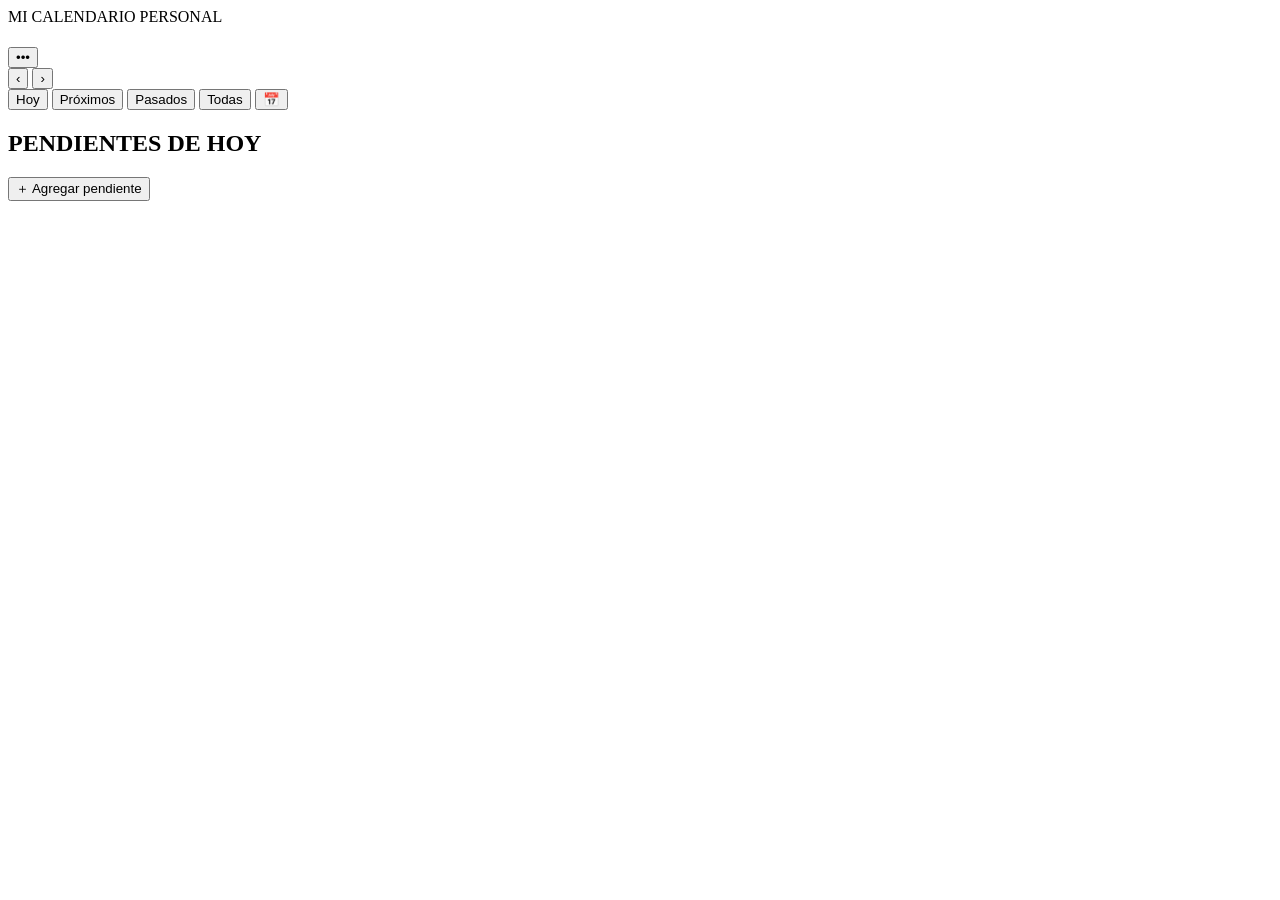
==== index[1].html @ d9617ca0 "Add files via upload" ====
<!doctype html>
<html lang="es">
<head>
<meta charset="UTF-8">
<meta name="viewport" content="width=device-width, initial-scale=1.0">
<title>Mi Calendario Personal</title>
<link rel="stylesheet" href="styles.css">
</head>
<body>
<main class="app">
  <header class="topbar">
    <div>
      <div class="eyebrow">MI CALENDARIO PERSONAL</div>
      <h1 id="currentDate"></h1>
      <p id="currentYear"></p>
    </div>
    <button class="ghost-btn" id="settingsBtn">•••</button>
  </header>

  <section class="navigation">
    <div class="day-buttons">
      <button id="prevDay" class="square-btn">‹</button>
      <button id="nextDay" class="square-btn">›</button>
    </div>
    <div class="filters">
      <button data-filter="today" class="filter active">Hoy</button>
      <button data-filter="future" class="filter">Próximos</button>
      <button data-filter="past" class="filter">Pasados</button>
      <button data-filter="all" class="filter">Todas</button>
      <button id="datePickerBtn" class="filter">📅</button>
    </div>
  </section>

  <section>
    <div class="section-title">
      <h2 id="sectionTitle">PENDIENTES DE HOY</h2>
      <span id="taskCount"></span>
    </div>
    <div id="taskList"></div>
  </section>
</main>

<button id="addBtn" class="add-btn">＋ Agregar pendiente</button>

<dialog id="taskDialog" class="dialog">
  <div class="dialog-head">
    <div>
      <div class="eyebrow">NUEVO PENDIENTE</div>
      <h2>Agregar pendiente</h2>
    </div>
    <button class="close-btn" id="closeDialog">×</button>
  </div>
  <form id="taskForm">
    <label>¿Qué tienes que hacer?
      <input id="title" required placeholder="Ej. Enviar constancia">
    </label>

    <label>Fecha
      <div class="calendar-picker" id="calendarPicker"></div>
      <input id="taskDate" type="hidden" required>
    </label>

    <label>Hora
      <input id="taskTime" type="time" required>
    </label>

    <label>Repetición
      <select id="repeat">
        <option value="once">Una vez</option>
        <option value="daily">Todos los días</option>
        <option value="weekdays">Lunes a viernes</option>
        <option value="weekly">Cada semana</option>
      </select>
    </label>

    <label>Aviso
      <select id="reminder">
        <option value="10">10 minutos antes + a la hora</option>
        <option value="5">5 minutos antes + a la hora</option>
        <option value="15">15 minutos antes + a la hora</option>
        <option value="30">30 minutos antes + a la hora</option>
        <option value="0">Solo a la hora</option>
        <option value="none">Sin aviso</option>
      </select>
    </label>

    <button class="primary-btn" type="submit">Guardar pendiente</button>
  </form>
</dialog>

<dialog id="taskDetailDialog" class="dialog">
  <div id="detailContent"></div>
</dialog>

<script src="app.js"></script>
</body>
</html>
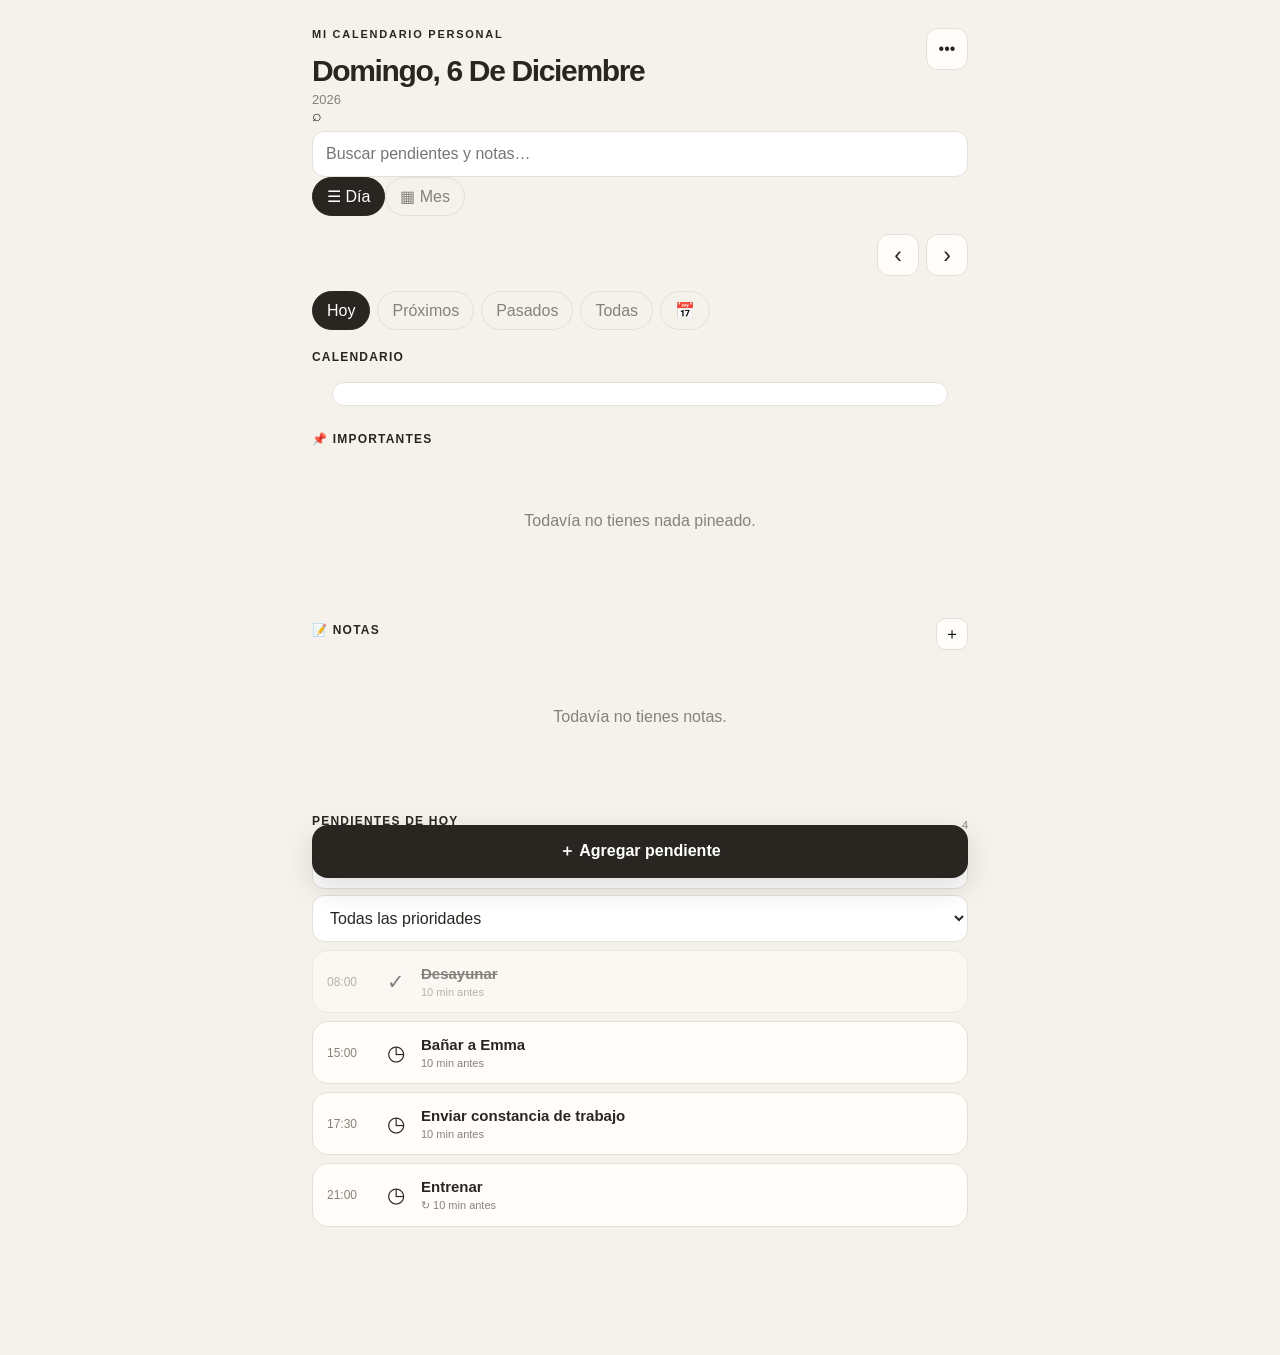
==== commit 8b13c20a: "Add files via upload" ====
--- a/index[1].html
+++ b/index[1].html
@@ -1,97 +1,27 @@
 <!doctype html>
 <html lang="es">
 <head>
-<meta charset="UTF-8">
-<meta name="viewport" content="width=device-width, initial-scale=1.0">
-<title>Mi Calendario Personal</title>
+<meta charset="UTF-8"><meta name="viewport" content="width=device-width, initial-scale=1.0">
+<meta name="theme-color" content="#292622"><title>Mi Calendario Personal</title>
 <link rel="stylesheet" href="styles.css">
 </head>
 <body>
 <main class="app">
-  <header class="topbar">
-    <div>
-      <div class="eyebrow">MI CALENDARIO PERSONAL</div>
-      <h1 id="currentDate"></h1>
-      <p id="currentYear"></p>
-    </div>
-    <button class="ghost-btn" id="settingsBtn">•••</button>
-  </header>
-
-  <section class="navigation">
-    <div class="day-buttons">
-      <button id="prevDay" class="square-btn">‹</button>
-      <button id="nextDay" class="square-btn">›</button>
-    </div>
-    <div class="filters">
-      <button data-filter="today" class="filter active">Hoy</button>
-      <button data-filter="future" class="filter">Próximos</button>
-      <button data-filter="past" class="filter">Pasados</button>
-      <button data-filter="all" class="filter">Todas</button>
-      <button id="datePickerBtn" class="filter">📅</button>
-    </div>
-  </section>
-
-  <section>
-    <div class="section-title">
-      <h2 id="sectionTitle">PENDIENTES DE HOY</h2>
-      <span id="taskCount"></span>
-    </div>
-    <div id="taskList"></div>
-  </section>
+<header class="topbar"><div><div class="eyebrow">MI CALENDARIO PERSONAL</div><h1 id="currentDate"></h1><p id="currentYear"></p></div><button class="ghost-btn" id="settingsBtn" type="button">•••</button></header>
+<section class="toolbar"><div class="search-wrap"><span>⌕</span><input id="searchInput" type="search" placeholder="Buscar pendientes y notas…"></div><button class="filter view-btn active" id="dayViewBtn" type="button">☰ Día</button><button class="filter view-btn" id="monthViewBtn" type="button">▦ Mes</button></section>
+<section class="navigation"><div class="day-buttons"><button id="prevDay" class="square-btn" type="button">‹</button><button id="nextDay" class="square-btn" type="button">›</button></div><div class="filters"><button data-filter="today" class="filter active" type="button">Hoy</button><button data-filter="future" class="filter" type="button">Próximos</button><button data-filter="past" class="filter" type="button">Pasados</button><button data-filter="all" class="filter" type="button">Todas</button><button id="datePickerBtn" class="filter" type="button">📅</button></div></section>
+<section id="monthSection" class="month-section hidden"><div class="section-title"><h2 id="monthTitle">CALENDARIO</h2><span id="monthTaskCount"></span></div><div class="calendar-picker month-calendar" id="monthCalendar"></div></section>
+<section class="notes-section"><div class="section-title"><h2>📌 IMPORTANTES</h2></div><div id="priorityList"></div></section>
+<section class="notes-section"><div class="section-title"><h2>📝 NOTAS</h2><button class="mini-add" id="addNoteBtn" type="button">＋</button></div><div id="notesList"></div></section>
+<section id="daySection"><div class="section-title"><h2 id="sectionTitle">PENDIENTES DE HOY</h2><span id="taskCount"></span></div><div class="category-filter-row"><select id="categoryFilter" class="compact-select"><option value="all">Todas las categorías</option></select><select id="priorityFilter" class="compact-select"><option value="all">Todas las prioridades</option><option value="high">Alta</option><option value="medium">Media</option><option value="low">Baja</option></select></div><div id="taskList"></div></section>
 </main>
-
-<button id="addBtn" class="add-btn">＋ Agregar pendiente</button>
-
-<dialog id="taskDialog" class="dialog">
-  <div class="dialog-head">
-    <div>
-      <div class="eyebrow">NUEVO PENDIENTE</div>
-      <h2>Agregar pendiente</h2>
-    </div>
-    <button class="close-btn" id="closeDialog">×</button>
-  </div>
-  <form id="taskForm">
-    <label>¿Qué tienes que hacer?
-      <input id="title" required placeholder="Ej. Enviar constancia">
-    </label>
-
-    <label>Fecha
-      <div class="calendar-picker" id="calendarPicker"></div>
-      <input id="taskDate" type="hidden" required>
-    </label>
-
-    <label>Hora
-      <input id="taskTime" type="time" required>
-    </label>
-
-    <label>Repetición
-      <select id="repeat">
-        <option value="once">Una vez</option>
-        <option value="daily">Todos los días</option>
-        <option value="weekdays">Lunes a viernes</option>
-        <option value="weekly">Cada semana</option>
-      </select>
-    </label>
-
-    <label>Aviso
-      <select id="reminder">
-        <option value="10">10 minutos antes + a la hora</option>
-        <option value="5">5 minutos antes + a la hora</option>
-        <option value="15">15 minutos antes + a la hora</option>
-        <option value="30">30 minutos antes + a la hora</option>
-        <option value="0">Solo a la hora</option>
-        <option value="none">Sin aviso</option>
-      </select>
-    </label>
-
-    <button class="primary-btn" type="submit">Guardar pendiente</button>
-  </form>
-</dialog>
-
-<dialog id="taskDetailDialog" class="dialog">
-  <div id="detailContent"></div>
-</dialog>
-
-<script src="app.js"></script>
-</body>
-</html>
+<button id="addBtn" class="add-btn" type="button">＋ Agregar pendiente</button>
+<dialog id="taskDialog" class="dialog"><div class="dialog-head"><div><div class="eyebrow">PENDIENTE</div><h2 id="taskDialogTitle">Agregar pendiente</h2></div><button class="close-btn" id="closeDialog" type="button">×</button></div><form id="taskForm"><label>¿Qué tienes que hacer?<input id="title" required placeholder="Ej. Enviar constancia"></label><label>Fecha<div class="calendar-picker" id="calendarPicker"></div><input id="taskDate" type="hidden" required></label><label>Hora<input id="taskTime" type="time" required></label><div class="form-grid"><label>Repetición<select id="repeat"><option value="once">Una vez</option><option value="daily">Todos los días</option><option value="weekdays">Lunes a viernes</option><option value="weekly">Cada semana</option></select></label><label>Prioridad<select id="taskPriority"><option value="low">Baja</option><option value="medium" selected>Media</option><option value="high">Alta</option></select></label></div><label>Categoría<input id="taskCategory" list="categoryOptions" placeholder="Ej. Trabajo, personal, estudio"><datalist id="categoryOptions"></datalist></label><label>Aviso<select id="reminder"><option value="10">10 minutos antes + a la hora</option><option value="5">5 minutos antes + a la hora</option><option value="15">15 minutos antes + a la hora</option><option value="30">30 minutos antes + a la hora</option><option value="0">Solo a la hora</option><option value="none">Sin aviso</option></select></label><label class="check-label"><input id="taskPinned" type="checkbox">📌 Marcar como prioridad</label><button class="primary-btn" type="submit">Guardar pendiente</button></form></dialog>
+<dialog id="taskDetailDialog" class="dialog"><div id="detailContent"></div></dialog>
+<dialog id="noteDialog" class="dialog"><div class="dialog-head"><div><div class="eyebrow">NOTAS</div><h2 id="noteDialogTitle">Nueva nota</h2></div><button class="close-btn" id="closeNoteDialog" type="button">×</button></div><form id="noteForm"><label>Título<input id="noteTitle" required placeholder="Ej. Link importante"></label><label>Nota<textarea id="noteText" rows="5" placeholder="Escribe algo que quieras guardar…"></textarea></label><label>Link (opcional)<input id="noteLink" type="url" placeholder="https://..."></label><label>Categoría<input id="noteCategory" list="categoryOptions" placeholder="Ej. Ideas"></label><label class="check-label"><input id="notePinned" type="checkbox">📌 Marcar como prioridad</label><button class="primary-btn" type="submit">Guardar nota</button></form></dialog>
+<dialog id="noteDetailDialog" class="dialog"><div id="noteDetailContent"></div></dialog>
+<dialog id="calendarDialog" class="dialog"><div class="dialog-head"><div><div class="eyebrow">CALENDARIO</div><h2>Elegir fecha</h2></div><button class="close-btn" id="closeCalendarDialog" type="button">×</button></div><div class="calendar-picker browse-calendar" id="browseCalendar"></div></dialog>
+<dialog id="settingsDialog" class="dialog"><div class="dialog-head"><div><div class="eyebrow">CONFIGURACIÓN</div><h2>Mi calendario</h2></div><button class="close-btn" id="closeSettings" type="button">×</button></div><div class="settings-body"><button class="settings-card" id="notificationBtn" type="button"><span class="settings-icon">🔔</span><span><b id="notificationTitle">Activar notificaciones</b><small id="notificationStatus">Avisos del navegador para tus pendientes.</small></span></button><button class="settings-card" id="statsBtn" type="button"><span class="settings-icon">📊</span><span><b>Ver resumen</b><small>Completados, pendientes y prioridades.</small></span></button><button class="settings-card" id="clearCompletedBtn" type="button"><span class="settings-icon">🧹</span><span><b>Limpiar completados</b><small>Elimina pendientes de una sola vez ya realizados.</small></span></button><p class="settings-note">Tus datos se guardan localmente en este navegador. Otra persona que abra la misma página en otro navegador tendrá su propio calendario.</p></div></dialog>
+<dialog id="statsDialog" class="dialog"><div class="dialog-head"><div><div class="eyebrow">RESUMEN</div><h2>Tu calendario</h2></div><button class="close-btn" id="closeStats" type="button">×</button></div><div id="statsContent" class="stats-grid"></div></dialog>
+<script src="app.js"></script><script>if('serviceWorker' in navigator&&location.protocol==='https:'){navigator.serviceWorker.register('./sw.js').catch(()=>{});}</script>
+</body></html>
--- a/styles.css
+++ b/styles.css
@@ -0,0 +1,4 @@
+:root{--bg:#f5f2ec;--card:#fffdfa;--ink:#292622;--muted:#878178;--line:#e4dfd7;--soft:#eeebe4;--accent:#b49a72}
+*{box-sizing:border-box}html,body{margin:0;min-height:100%}body{background:var(--bg);color:var(--ink);font-family:-apple-system,BlinkMacSystemFont,"Segoe UI",sans-serif}button,input,select,textarea{font:inherit}button{cursor:pointer}.app{max-width:700px;margin:auto;padding:28px 22px 120px}.topbar{display:flex;justify-content:space-between;gap:20px;align-items:flex-start}.eyebrow{font-size:11px;font-weight:800;letter-spacing:.16em}h1{margin:14px 0 0;font-size:30px;letter-spacing:-.045em;text-transform:capitalize}#currentYear{margin:4px 0 0;color:var(--muted);font-size:13px}.ghost-btn,.square-btn,.close-btn{border:1px solid var(--line);background:var(--card);color:var(--ink);border-radius:12px;width:42px;height:42px}.navigation{margin-top:18px}.day-buttons{display:flex;gap:7px;justify-content:flex-end}.square-btn{font-size:23px}.filters{display:flex;gap:7px;overflow-x:auto;padding:15px 0 20px}.filter{border:1px solid var(--line);background:transparent;color:var(--muted);padding:9px 14px;border-radius:999px;white-space:nowrap}.filter.active{background:var(--ink);color:white;border-color:var(--ink)}.section-title{display:flex;justify-content:space-between;align-items:center}.section-title h2{font-size:12px;letter-spacing:.1em;margin:0 0 8px}.section-title span{color:var(--muted);font-size:11px}.task{display:flex;align-items:center;gap:12px;background:var(--card);border:1px solid var(--line);border-radius:16px;padding:14px;margin:8px 0}.task-time{width:44px;color:var(--muted);font-size:12px}.task-state{width:26px;text-align:center;font-size:21px}.task-body{min-width:0;flex:1}.task-title{font-weight:650;font-size:15px;white-space:nowrap;overflow:hidden;text-overflow:ellipsis}.task-meta{margin-top:4px;color:var(--muted);font-size:11px}.task.done{opacity:.55}.task.done .task-title{text-decoration:line-through}.task.notdone{opacity:.68}.pinned-task{border-left:3px solid var(--accent)}.pin-mini{font-size:12px;margin-right:5px}.empty{color:var(--muted);text-align:center;padding:55px 20px;line-height:1.5}.add-btn{position:fixed;z-index:5;left:50%;transform:translateX(-50%);bottom:22px;width:min(656px,calc(100% - 44px));border:0;border-radius:16px;background:var(--ink);color:white;padding:16px;font-weight:750;box-shadow:0 10px 30px #0002}.dialog{width:min(560px,calc(100% - 30px));max-height:88vh;overflow:auto;border:0;border-radius:22px;padding:0;background:var(--card);color:var(--ink);box-shadow:0 25px 80px #0004}.dialog::backdrop{background:#0007}.dialog-head{padding:20px 20px 4px;display:flex;justify-content:space-between;gap:15px}.dialog h2{margin:7px 0 0;font-size:22px}form{padding:10px 20px 22px}label{display:block;color:var(--muted);font-size:12px;margin:13px 0}input,select,textarea{width:100%;margin-top:6px;padding:13px;border:1px solid var(--line);border-radius:12px;background:white;color:var(--ink);outline:none;resize:vertical}.primary-btn{width:100%;border:0;border-radius:13px;background:var(--ink);color:white;padding:14px;margin-top:8px;font-weight:750}.detail-actions{display:grid;grid-template-columns:repeat(3,1fr);gap:8px;padding:14px 20px 8px}.action-btn{border:1px solid var(--line);background:white;border-radius:13px;padding:12px 5px}.action-btn b{display:block;font-size:21px;margin-bottom:3px}.quick-actions{display:grid;grid-template-columns:1fr 1fr;gap:8px;padding:8px 20px 22px}.detail-date{padding:0 20px;color:var(--muted);font-size:12px}.calendar-picker{margin:10px 20px;border:1px solid var(--line);border-radius:14px;background:white;padding:11px}.dialog form .calendar-picker{margin:6px 0}.calendar-head{display:flex;justify-content:space-between;align-items:center;margin-bottom:8px}.calendar-head strong{font-size:13px;text-transform:capitalize}.calendar-nav{display:flex;gap:4px}.calendar-nav button{border:1px solid var(--line);background:var(--soft);border-radius:8px;width:30px;height:30px}.calendar-week,.calendar-grid{display:grid;grid-template-columns:repeat(7,1fr);gap:3px;text-align:center}.calendar-week span{color:var(--muted);font-size:9px;padding:4px 0}.calendar-day{border:0;background:transparent;border-radius:8px;height:34px;font-size:12px}.calendar-day.muted{color:#c0bbb3}.calendar-day.today{border:1px solid var(--line)}.calendar-day.selected{background:var(--ink);color:white}.browse-calendar{margin:15px 20px 20px}.notes-section{margin:26px 0 30px}.mini-add{border:1px solid var(--line);background:var(--card);border-radius:10px;width:32px;height:32px}.note-card{background:var(--card);border:1px solid var(--line);border-radius:16px;padding:14px;margin:8px 0}.note-card.pinned-note{border-left:3px solid var(--accent)}.note-head{display:flex;align-items:center;gap:8px}.note-head strong{flex:1;font-size:14px}.note-more{border:0;background:transparent;color:var(--muted);padding:2px 5px}.note-text,.note-detail{white-space:pre-wrap;color:#5f5a53;font-size:13px;line-height:1.5;margin-top:8px}.link-btn{display:inline-block;margin-top:10px;padding:9px 12px;border:1px solid var(--line);border-radius:10px;color:var(--ink);background:var(--soft);text-decoration:none;font-size:12px}.link-btn.wide{margin:0 20px}.attached-box{border-top:1px solid var(--line);margin-top:4px;padding:16px 20px 20px}.attached-title{font-size:12px;font-weight:750}.attached-text{font-size:13px;color:var(--muted);white-space:pre-wrap;margin-top:6px}.secondary-btn{margin-top:10px;border:1px solid var(--line);background:white;border-radius:10px;padding:9px 12px;font-size:12px}.check-label{display:flex;align-items:center;gap:8px;color:var(--ink)}.check-label input{width:auto;margin:0}.notes-empty{padding:30px 20px}
+@media(max-width:520px){.app{padding:22px 18px 110px}h1{font-size:26px}.detail-actions{grid-template-columns:repeat(3,1fr)} }
+.priority-card{display:flex;align-items:center;gap:12px;background:var(--card);border:1px solid var(--line);border-left:3px solid var(--accent);border-radius:16px;padding:13px 14px;margin:8px 0;cursor:pointer}.priority-card strong{font-size:14px}.priority-meta{font-size:11px;color:var(--muted);margin-top:3px;white-space:nowrap;overflow:hidden;text-overflow:ellipsis;max-width:520px}
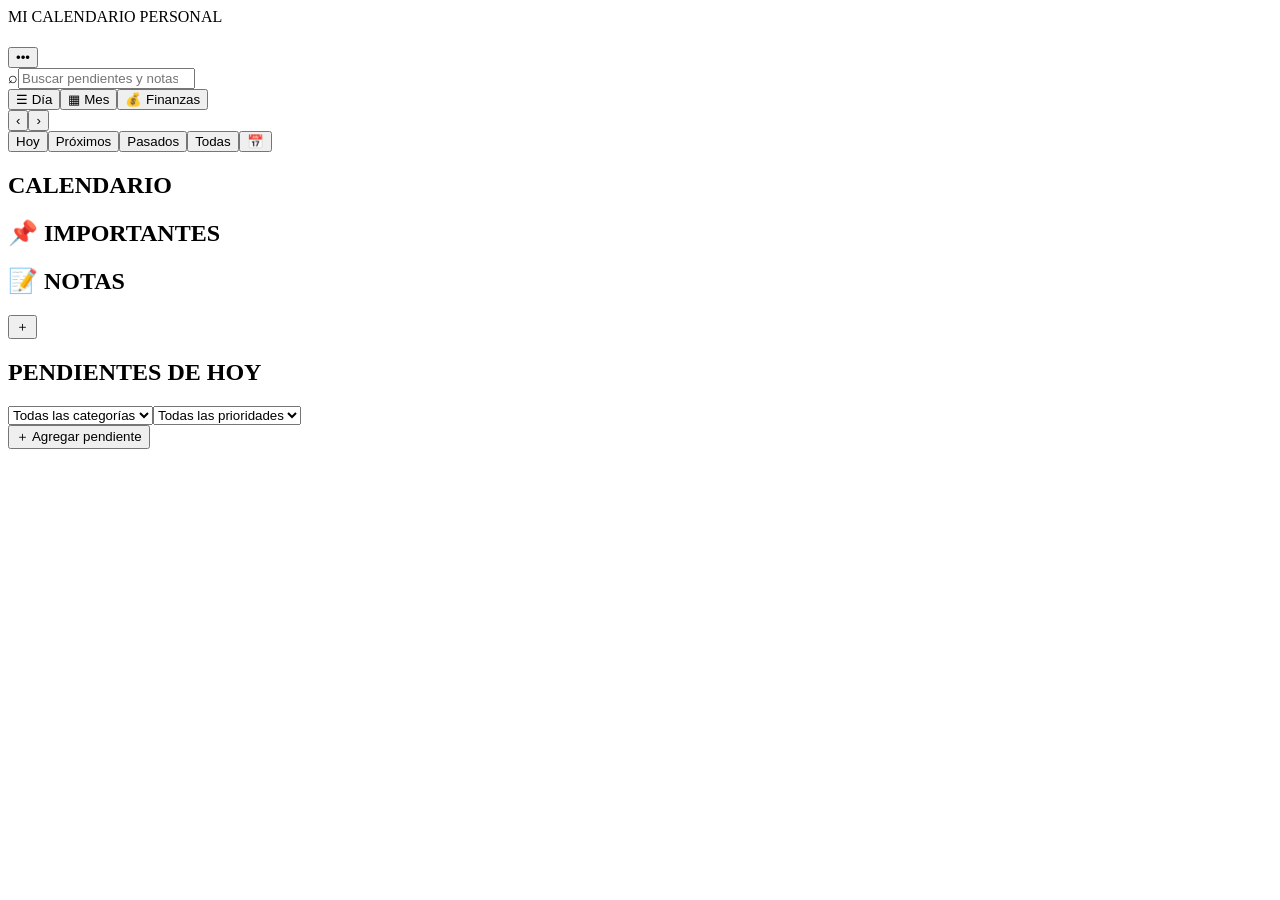
==== commit 80425c7a: "Add files via upload" ====
--- a/index[1].html
+++ b/index[1].html
@@ -8,7 +8,7 @@
 <body>
 <main class="app">
 <header class="topbar"><div><div class="eyebrow">MI CALENDARIO PERSONAL</div><h1 id="currentDate"></h1><p id="currentYear"></p></div><button class="ghost-btn" id="settingsBtn" type="button">•••</button></header>
-<section class="toolbar"><div class="search-wrap"><span>⌕</span><input id="searchInput" type="search" placeholder="Buscar pendientes y notas…"></div><button class="filter view-btn active" id="dayViewBtn" type="button">☰ Día</button><button class="filter view-btn" id="monthViewBtn" type="button">▦ Mes</button></section>
+<section class="toolbar"><div class="search-wrap"><span>⌕</span><input id="searchInput" type="search" placeholder="Buscar pendientes y notas…"></div><button class="filter view-btn active" id="dayViewBtn" type="button">☰ Día</button><button class="filter view-btn" id="monthViewBtn" type="button">▦ Mes</button><button class="filter finance-btn" id="financeBtn" type="button">💰 Finanzas</button></section>
 <section class="navigation"><div class="day-buttons"><button id="prevDay" class="square-btn" type="button">‹</button><button id="nextDay" class="square-btn" type="button">›</button></div><div class="filters"><button data-filter="today" class="filter active" type="button">Hoy</button><button data-filter="future" class="filter" type="button">Próximos</button><button data-filter="past" class="filter" type="button">Pasados</button><button data-filter="all" class="filter" type="button">Todas</button><button id="datePickerBtn" class="filter" type="button">📅</button></div></section>
 <section id="monthSection" class="month-section hidden"><div class="section-title"><h2 id="monthTitle">CALENDARIO</h2><span id="monthTaskCount"></span></div><div class="calendar-picker month-calendar" id="monthCalendar"></div></section>
 <section class="notes-section"><div class="section-title"><h2>📌 IMPORTANTES</h2></div><div id="priorityList"></div></section>
@@ -23,5 +23,43 @@
 <dialog id="calendarDialog" class="dialog"><div class="dialog-head"><div><div class="eyebrow">CALENDARIO</div><h2>Elegir fecha</h2></div><button class="close-btn" id="closeCalendarDialog" type="button">×</button></div><div class="calendar-picker browse-calendar" id="browseCalendar"></div></dialog>
 <dialog id="settingsDialog" class="dialog"><div class="dialog-head"><div><div class="eyebrow">CONFIGURACIÓN</div><h2>Mi calendario</h2></div><button class="close-btn" id="closeSettings" type="button">×</button></div><div class="settings-body"><button class="settings-card" id="notificationBtn" type="button"><span class="settings-icon">🔔</span><span><b id="notificationTitle">Activar notificaciones</b><small id="notificationStatus">Avisos del navegador para tus pendientes.</small></span></button><button class="settings-card" id="statsBtn" type="button"><span class="settings-icon">📊</span><span><b>Ver resumen</b><small>Completados, pendientes y prioridades.</small></span></button><button class="settings-card" id="clearCompletedBtn" type="button"><span class="settings-icon">🧹</span><span><b>Limpiar completados</b><small>Elimina pendientes de una sola vez ya realizados.</small></span></button><p class="settings-note">Tus datos se guardan localmente en este navegador. Otra persona que abra la misma página en otro navegador tendrá su propio calendario.</p></div></dialog>
 <dialog id="statsDialog" class="dialog"><div class="dialog-head"><div><div class="eyebrow">RESUMEN</div><h2>Tu calendario</h2></div><button class="close-btn" id="closeStats" type="button">×</button></div><div id="statsContent" class="stats-grid"></div></dialog>
+
+<dialog id="financeDialog" class="dialog finance-dialog">
+  <div class="dialog-head">
+    <div><div class="eyebrow">MI DINERO</div><h2>Finanzas</h2></div>
+    <button class="close-btn" id="closeFinance" type="button">×</button>
+  </div>
+  <div class="finance-body">
+    <div class="finance-monthbar"><button class="square-btn" id="financePrev" type="button">‹</button><strong id="financeMonth"></strong><button class="square-btn" id="financeNext" type="button">›</button></div>
+    <div class="money-hero"><span>Disponible este mes</span><strong id="financeBalance">S/ 0.00</strong><small id="financeBalanceMeta">Ingresos menos gastos</small></div>
+    <div class="finance-stats"><div><span>Ingresos</span><strong id="financeIncome">S/ 0.00</strong></div><div><span>Gastos</span><strong id="financeExpense">S/ 0.00</strong></div><div><span>Ahorro</span><strong id="financeSavings">0%</strong></div></div>
+    <div class="finance-actions"><button class="primary-btn" id="addExpenseBtn" type="button">＋ Registrar gasto</button><button class="secondary-btn" id="addIncomeBtn" type="button">＋ Registrar ingreso</button></div>
+    <section class="finance-card"><div class="finance-card-head"><h3>Gastos por categoría</h3><span id="financeTopCategory"></span></div><div id="financeCategories"></div></section>
+    <section class="finance-card"><div class="finance-card-head"><h3>Metas de ahorro</h3><button class="mini-add" id="addGoalBtn" type="button">＋</button></div><div id="financeGoals"></div></section>
+    <section class="finance-card ai-card"><div class="finance-card-head"><h3>✨ Consejos inteligentes</h3></div><div id="financeAdvice"></div><small class="ai-note">Consejos automáticos basados en tus propios datos. Más adelante podemos conectarlos a una IA real.</small></section>
+    <section class="finance-card"><div class="finance-card-head"><h3>Últimos movimientos</h3></div><div id="financeTransactions"></div></section>
+  </div>
+</dialog>
+
+<dialog id="financeEntryDialog" class="dialog">
+  <div class="dialog-head"><div><div class="eyebrow" id="financeEntryEyebrow">FINANZAS</div><h2 id="financeEntryTitle">Registrar gasto</h2></div><button class="close-btn" id="closeFinanceEntry" type="button">×</button></div>
+  <form id="financeEntryForm">
+    <label>Monto<input id="financeAmount" type="number" min="0.01" step="0.01" inputmode="decimal" required placeholder="0.00"></label>
+    <label>Descripción<input id="financeDescription" required placeholder="Ej. Supermercado"></label>
+    <label>Categoría<input id="financeCategory" list="financeCategoryOptions" required placeholder="Ej. Comida"><datalist id="financeCategoryOptions"><option value="Comida"><option value="Vivienda"><option value="Transporte"><option value="Mascota"><option value="Salud"><option value="Entretenimiento"><option value="Compras"><option value="Educación"><option value="Deudas"><option value="Ahorro"><option value="Otros"></datalist></label>
+    <label>Fecha<input id="financeDate" type="date" required></label>
+    <button class="primary-btn" type="submit">Guardar movimiento</button>
+  </form>
+</dialog>
+
+<dialog id="goalDialog" class="dialog">
+  <div class="dialog-head"><div><div class="eyebrow">AHORRO</div><h2>Nueva meta</h2></div><button class="close-btn" id="closeGoal" type="button">×</button></div>
+  <form id="goalForm">
+    <label>Meta<input id="goalName" required placeholder="Ej. Viaje"></label>
+    <label>Monto objetivo<input id="goalTarget" type="number" min="1" step="0.01" inputmode="decimal" required placeholder="3000"></label>
+    <label>Ya tengo<input id="goalSaved" type="number" min="0" step="0.01" inputmode="decimal" value="0" placeholder="0"></label>
+    <button class="primary-btn" type="submit">Crear meta</button>
+  </form>
+</dialog>
 <script src="app.js"></script><script>if('serviceWorker' in navigator&&location.protocol==='https:'){navigator.serviceWorker.register('./sw.js').catch(()=>{});}</script>
 </body></html>
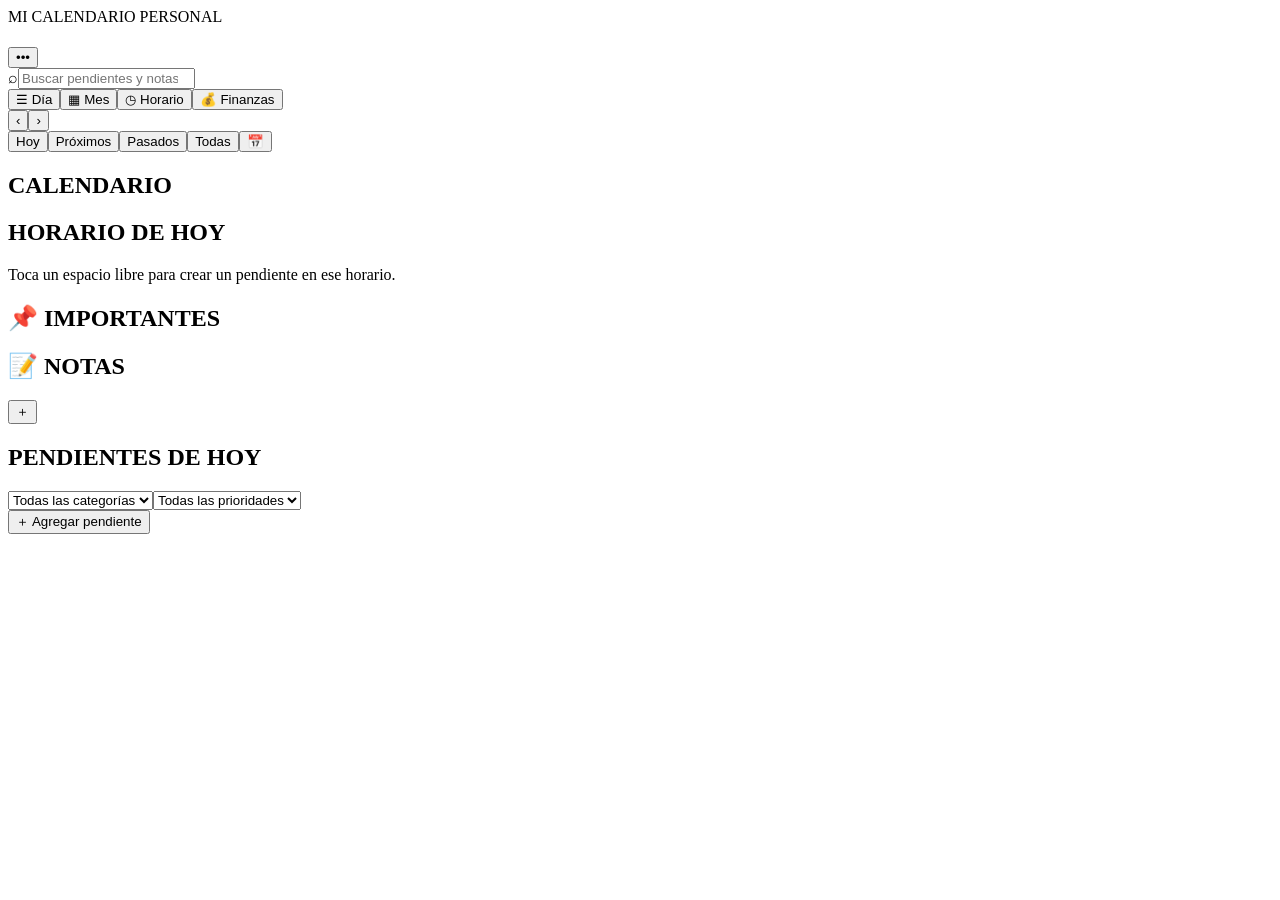
==== commit f08d0700: "Add files via upload" ====
--- a/index[1].html
+++ b/index[1].html
@@ -8,15 +8,22 @@
 <body>
 <main class="app">
 <header class="topbar"><div><div class="eyebrow">MI CALENDARIO PERSONAL</div><h1 id="currentDate"></h1><p id="currentYear"></p></div><button class="ghost-btn" id="settingsBtn" type="button">•••</button></header>
-<section class="toolbar"><div class="search-wrap"><span>⌕</span><input id="searchInput" type="search" placeholder="Buscar pendientes y notas…"></div><button class="filter view-btn active" id="dayViewBtn" type="button">☰ Día</button><button class="filter view-btn" id="monthViewBtn" type="button">▦ Mes</button><button class="filter finance-btn" id="financeBtn" type="button">💰 Finanzas</button></section>
+<section class="toolbar"><div class="search-wrap"><span>⌕</span><input id="searchInput" type="search" placeholder="Buscar pendientes y notas…"></div><button class="filter view-btn active" id="dayViewBtn" type="button">☰ Día</button><button class="filter view-btn" id="monthViewBtn" type="button">▦ Mes</button><button class="filter view-btn" id="scheduleViewBtn" type="button">◷ Horario</button><button class="filter finance-btn" id="financeBtn" type="button">💰 Finanzas</button></section>
 <section class="navigation"><div class="day-buttons"><button id="prevDay" class="square-btn" type="button">‹</button><button id="nextDay" class="square-btn" type="button">›</button></div><div class="filters"><button data-filter="today" class="filter active" type="button">Hoy</button><button data-filter="future" class="filter" type="button">Próximos</button><button data-filter="past" class="filter" type="button">Pasados</button><button data-filter="all" class="filter" type="button">Todas</button><button id="datePickerBtn" class="filter" type="button">📅</button></div></section>
 <section id="monthSection" class="month-section hidden"><div class="section-title"><h2 id="monthTitle">CALENDARIO</h2><span id="monthTaskCount"></span></div><div class="calendar-picker month-calendar" id="monthCalendar"></div></section>
+<section id="scheduleSection" class="schedule-section hidden">
+  <div class="section-title"><h2 id="scheduleTitle">HORARIO DE HOY</h2><span id="scheduleFreeSummary"></span></div>
+  <div class="schedule-tip">Toca un espacio libre para crear un pendiente en ese horario.</div>
+  <div id="scheduleGrid" class="schedule-grid"></div>
+</section>
 <section class="notes-section"><div class="section-title"><h2>📌 IMPORTANTES</h2></div><div id="priorityList"></div></section>
 <section class="notes-section"><div class="section-title"><h2>📝 NOTAS</h2><button class="mini-add" id="addNoteBtn" type="button">＋</button></div><div id="notesList"></div></section>
 <section id="daySection"><div class="section-title"><h2 id="sectionTitle">PENDIENTES DE HOY</h2><span id="taskCount"></span></div><div class="category-filter-row"><select id="categoryFilter" class="compact-select"><option value="all">Todas las categorías</option></select><select id="priorityFilter" class="compact-select"><option value="all">Todas las prioridades</option><option value="high">Alta</option><option value="medium">Media</option><option value="low">Baja</option></select></div><div id="taskList"></div></section>
 </main>
 <button id="addBtn" class="add-btn" type="button">＋ Agregar pendiente</button>
-<dialog id="taskDialog" class="dialog"><div class="dialog-head"><div><div class="eyebrow">PENDIENTE</div><h2 id="taskDialogTitle">Agregar pendiente</h2></div><button class="close-btn" id="closeDialog" type="button">×</button></div><form id="taskForm"><label>¿Qué tienes que hacer?<input id="title" required placeholder="Ej. Enviar constancia"></label><label>Fecha<div class="calendar-picker" id="calendarPicker"></div><input id="taskDate" type="hidden" required></label><label>Hora<input id="taskTime" type="time" required></label><div class="form-grid"><label>Repetición<select id="repeat"><option value="once">Una vez</option><option value="daily">Todos los días</option><option value="weekdays">Lunes a viernes</option><option value="weekly">Cada semana</option></select></label><label>Prioridad<select id="taskPriority"><option value="low">Baja</option><option value="medium" selected>Media</option><option value="high">Alta</option></select></label></div><label>Categoría<input id="taskCategory" list="categoryOptions" placeholder="Ej. Trabajo, personal, estudio"><datalist id="categoryOptions"></datalist></label><label>Aviso<select id="reminder"><option value="10">10 minutos antes + a la hora</option><option value="5">5 minutos antes + a la hora</option><option value="15">15 minutos antes + a la hora</option><option value="30">30 minutos antes + a la hora</option><option value="0">Solo a la hora</option><option value="none">Sin aviso</option></select></label><label class="check-label"><input id="taskPinned" type="checkbox">📌 Marcar como prioridad</label><button class="primary-btn" type="submit">Guardar pendiente</button></form></dialog>
+<dialog id="taskDialog" class="dialog"><div class="dialog-head"><div><div class="eyebrow">PENDIENTE</div><h2 id="taskDialogTitle">Agregar pendiente</h2></div><button class="close-btn" id="closeDialog" type="button">×</button></div><form id="taskForm"><label>¿Qué tienes que hacer?<input id="title" required placeholder="Ej. Enviar constancia"></label><label>Fecha<div class="calendar-picker" id="calendarPicker"></div><input id="taskDate" type="hidden" required></label><label>Hora<input id="taskTime" type="time" required></label>
+<label>Duración<select id="taskDuration"><option value="15">15 min</option><option value="30" selected>30 min</option><option value="45">45 min</option><option value="60">1 hora</option><option value="90">1 h 30 min</option><option value="120">2 horas</option></select></label>
+<div class="form-grid"><label>Repetición<select id="repeat"><option value="once">Una vez</option><option value="daily">Todos los días</option><option value="weekdays">Lunes a viernes</option><option value="weekly">Cada semana</option></select></label><label>Prioridad<select id="taskPriority"><option value="low">Baja</option><option value="medium" selected>Media</option><option value="high">Alta</option></select></label></div><label>Categoría<input id="taskCategory" list="categoryOptions" placeholder="Ej. Trabajo, personal, estudio"><datalist id="categoryOptions"></datalist></label><label>Aviso<select id="reminder"><option value="10">10 minutos antes + a la hora</option><option value="5">5 minutos antes + a la hora</option><option value="15">15 minutos antes + a la hora</option><option value="30">30 minutos antes + a la hora</option><option value="0">Solo a la hora</option><option value="none">Sin aviso</option></select></label><label class="check-label"><input id="taskPinned" type="checkbox">📌 Marcar como prioridad</label><button class="primary-btn" type="submit">Guardar pendiente</button></form></dialog>
 <dialog id="taskDetailDialog" class="dialog"><div id="detailContent"></div></dialog>
 <dialog id="noteDialog" class="dialog"><div class="dialog-head"><div><div class="eyebrow">NOTAS</div><h2 id="noteDialogTitle">Nueva nota</h2></div><button class="close-btn" id="closeNoteDialog" type="button">×</button></div><form id="noteForm"><label>Título<input id="noteTitle" required placeholder="Ej. Link importante"></label><label>Nota<textarea id="noteText" rows="5" placeholder="Escribe algo que quieras guardar…"></textarea></label><label>Link (opcional)<input id="noteLink" type="url" placeholder="https://..."></label><label>Categoría<input id="noteCategory" list="categoryOptions" placeholder="Ej. Ideas"></label><label class="check-label"><input id="notePinned" type="checkbox">📌 Marcar como prioridad</label><button class="primary-btn" type="submit">Guardar nota</button></form></dialog>
 <dialog id="noteDetailDialog" class="dialog"><div id="noteDetailContent"></div></dialog>
@@ -32,9 +39,10 @@
   <div class="finance-body">
     <div class="finance-monthbar"><button class="square-btn" id="financePrev" type="button">‹</button><strong id="financeMonth"></strong><button class="square-btn" id="financeNext" type="button">›</button></div>
     <div class="money-hero"><span>Disponible este mes</span><strong id="financeBalance">S/ 0.00</strong><small id="financeBalanceMeta">Ingresos menos gastos</small></div>
-    <div class="finance-stats"><div><span>Ingresos</span><strong id="financeIncome">S/ 0.00</strong></div><div><span>Gastos</span><strong id="financeExpense">S/ 0.00</strong></div><div><span>Ahorro</span><strong id="financeSavings">0%</strong></div></div>
+    <div class="finance-stats"><div><span>Ingresos</span><strong id="financeIncome">S/ 0.00</strong></div><div><span>Gastos</span><strong id="financeExpense">S/ 0.00</strong></div><div><span>Ahorro</span><strong id="financeSavings">0%</strong></div><div><span>Deuda total</span><strong id="financeDebtTotal">S/ 0.00</strong></div></div>
     <div class="finance-actions"><button class="primary-btn" id="addExpenseBtn" type="button">＋ Registrar gasto</button><button class="secondary-btn" id="addIncomeBtn" type="button">＋ Registrar ingreso</button></div>
     <section class="finance-card"><div class="finance-card-head"><h3>Gastos por categoría</h3><span id="financeTopCategory"></span></div><div id="financeCategories"></div></section>
+    <section class="finance-card"><div class="finance-card-head"><h3>Deudas</h3><button class="mini-add" id="addDebtBtn" type="button">＋</button></div><div id="financeDebtSummary" class="debt-summary"></div><div id="financeDebts"></div></section>
     <section class="finance-card"><div class="finance-card-head"><h3>Metas de ahorro</h3><button class="mini-add" id="addGoalBtn" type="button">＋</button></div><div id="financeGoals"></div></section>
     <section class="finance-card ai-card"><div class="finance-card-head"><h3>✨ Consejos inteligentes</h3></div><div id="financeAdvice"></div><small class="ai-note">Consejos automáticos basados en tus propios datos. Más adelante podemos conectarlos a una IA real.</small></section>
     <section class="finance-card"><div class="finance-card-head"><h3>Últimos movimientos</h3></div><div id="financeTransactions"></div></section>
@@ -52,6 +60,10 @@
   </form>
 </dialog>
 
+<dialog id="debtDialog" class="dialog"><div class="dialog-head"><div><div class="eyebrow">FINANZAS</div><h2 id="debtDialogTitle">Nueva deuda</h2></div><button class="close-btn" id="closeDebt" type="button">×</button></div><form id="debtForm"><input id="debtId" type="hidden"><label>Nombre<input id="debtName" required placeholder="Ej. Tarjeta BBVA"></label><label>Tipo<select id="debtType"><option value="credit_card">Tarjeta de crédito</option><option value="loan">Préstamo</option><option value="personal">Deuda personal</option><option value="other">Otra</option></select></label><div class="form-grid"><label>Monto original<input id="debtTotal" type="number" min="0.01" step="0.01" inputmode="decimal" required placeholder="2000"></label><label>Saldo pendiente<input id="debtRemaining" type="number" min="0" step="0.01" inputmode="decimal" required placeholder="1500"></label></div><div class="form-grid"><label>Pago mínimo<input id="debtMinPayment" type="number" min="0" step="0.01" inputmode="decimal" placeholder="100"></label><label>Vencimiento<input id="debtDueDate" type="date"></label></div><label>Nota (opcional)<textarea id="debtNote" rows="3" placeholder="Ej. Cierra el 10 de cada mes"></textarea><button class="primary-btn" type="submit">Guardar deuda</button></form></dialog>
+
+<dialog id="debtPaymentDialog" class="dialog"><div class="dialog-head"><div><div class="eyebrow">PAGO</div><h2 id="debtPaymentTitle">Registrar pago</h2></div><button class="close-btn" id="closeDebtPayment" type="button">×</button></div><form id="debtPaymentForm"><input id="debtPaymentId" type="hidden"><label>Monto pagado<input id="debtPaymentAmount" type="number" min="0.01" step="0.01" inputmode="decimal" required placeholder="100"></label><label>Fecha<input id="debtPaymentDate" type="date" required></label><button class="primary-btn" type="submit">Registrar pago</button></form></dialog>
+
 <dialog id="goalDialog" class="dialog">
   <div class="dialog-head"><div><div class="eyebrow">AHORRO</div><h2>Nueva meta</h2></div><button class="close-btn" id="closeGoal" type="button">×</button></div>
   <form id="goalForm">
